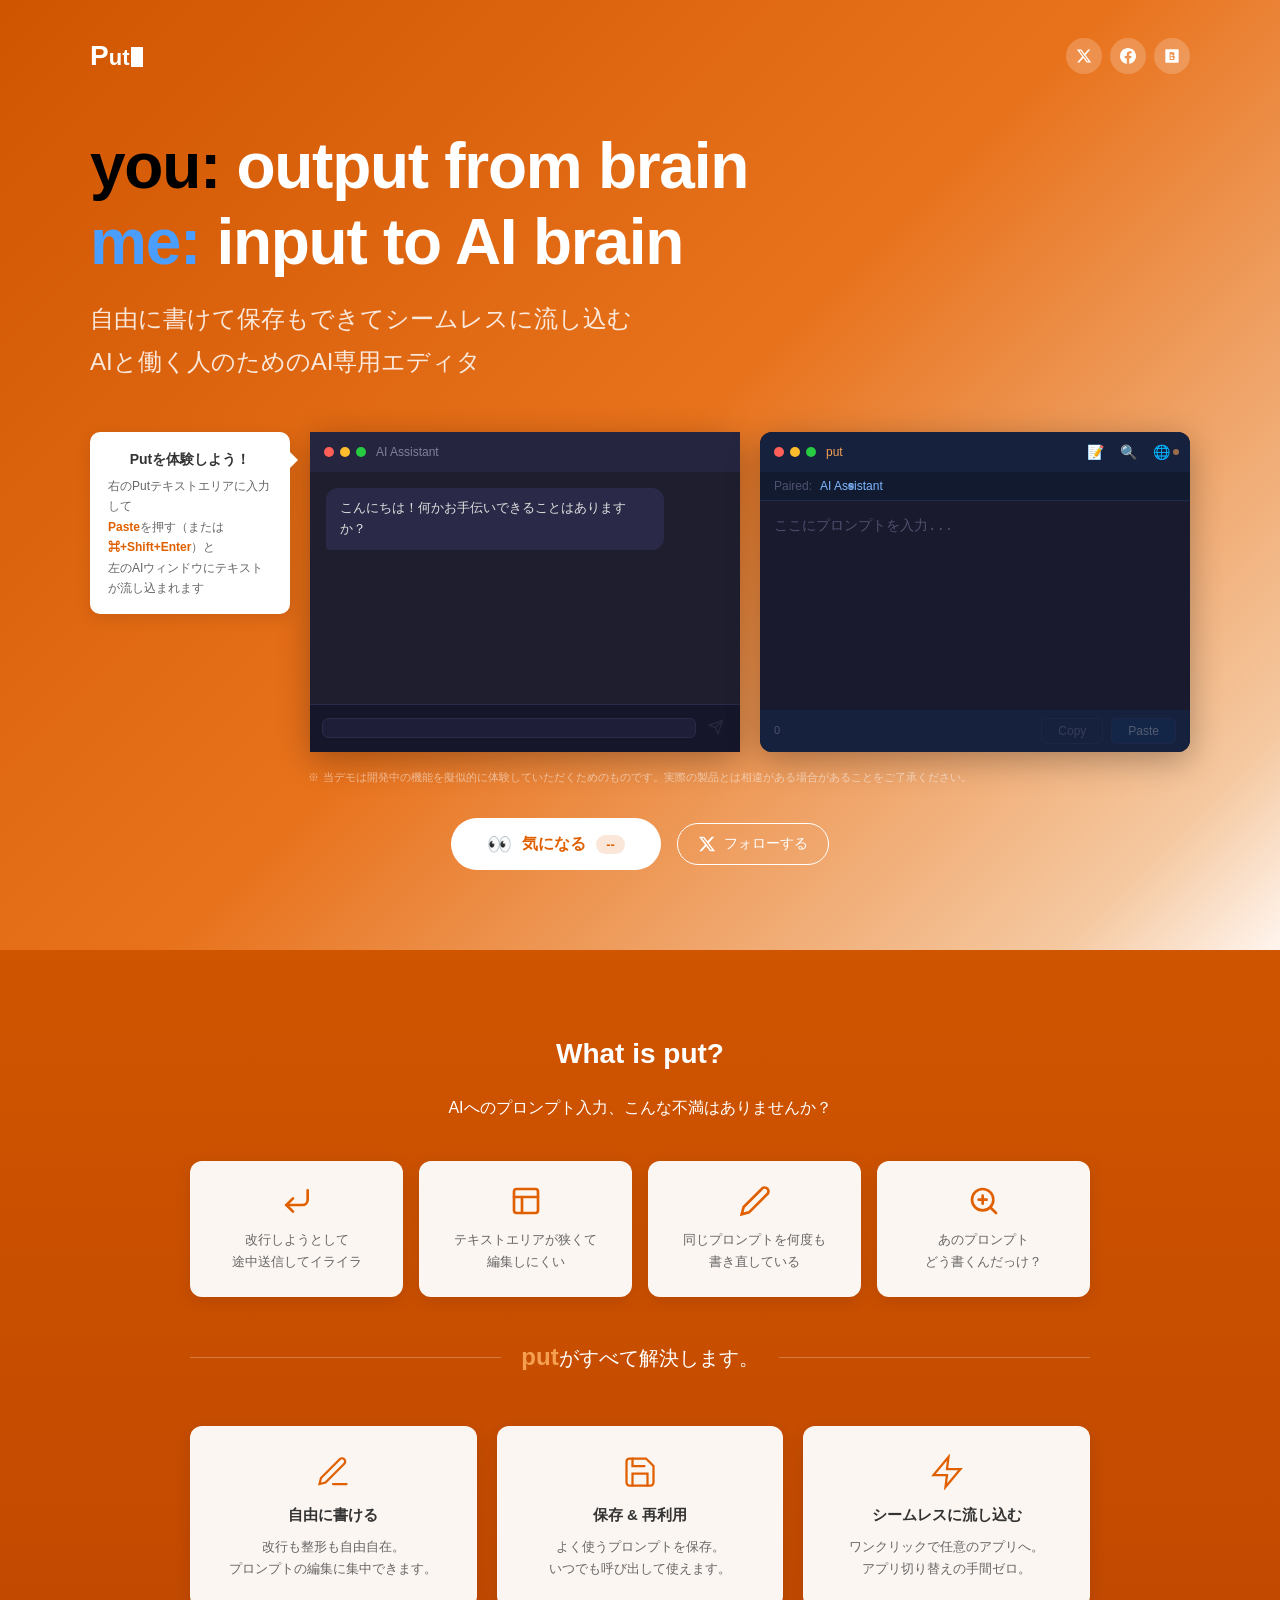
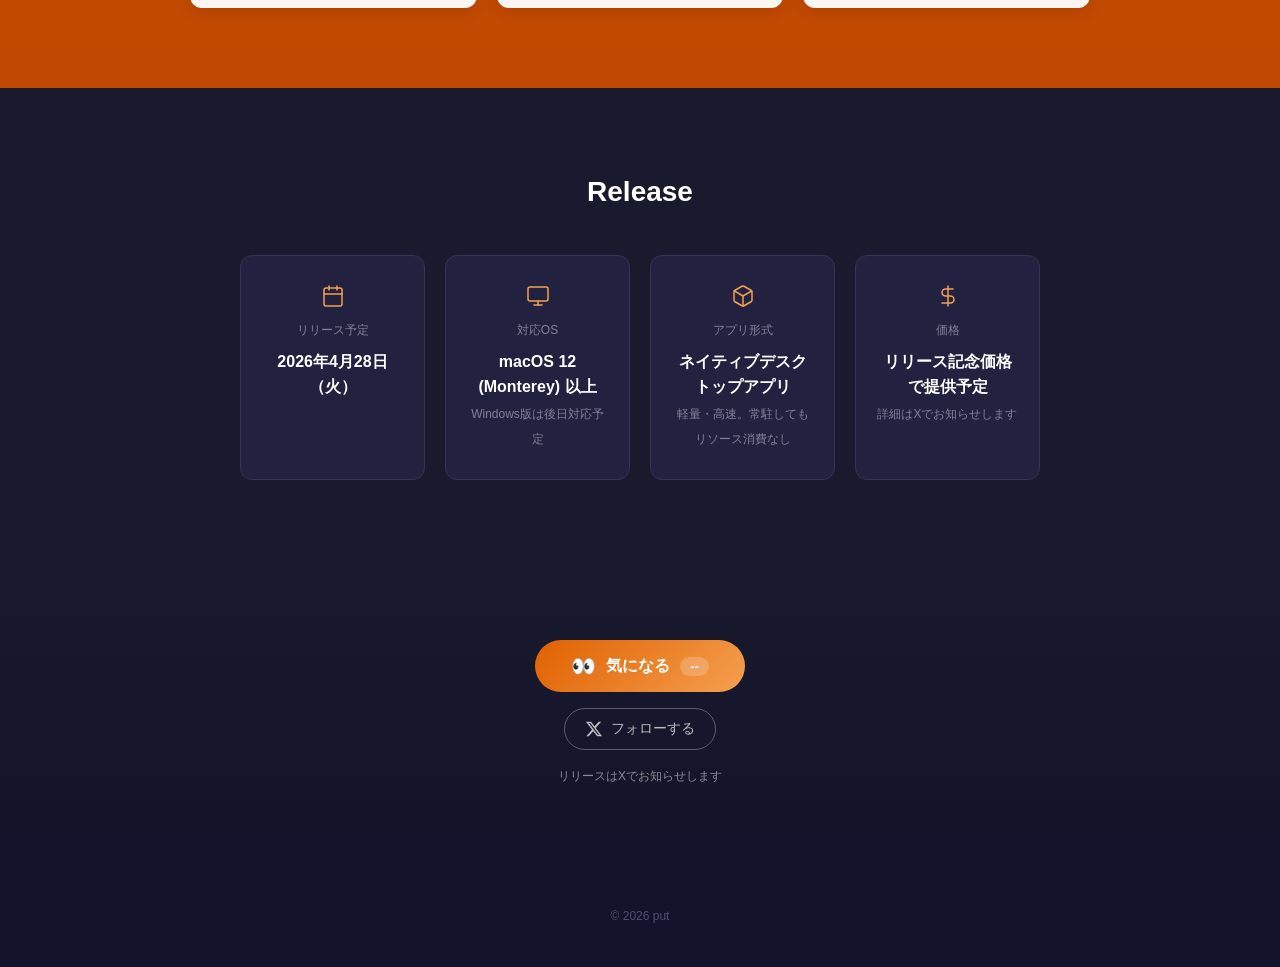
==== index.html @ e9066b96 "put LP initial release Co-Authored-By: Claude Opus 4.6 (1M context) <noreply@anthropic.com>" ====
<!DOCTYPE html>
<html lang="ja">
<head>
  <meta charset="UTF-8">
  <meta name="viewport" content="width=device-width, initial-scale=1.0">
  <title>put — AI専用プロンプトエディタ | 自由に書いてシームレスに流し込む</title>
  <meta name="description" content="putはAIと働く人のための専用プロンプトエディタ。自由に書けて保存もできてシームレスに流し込む。改行で誤送信する煩わしさから解放されます。macOS対応、2026年4月28日リリース予定。">
  <meta property="og:title" content="put — AI専用プロンプトエディタ">
  <meta property="og:description" content="自由に書けて保存もできてシームレスに流し込む。AIと働く人のためのAI専用エディタ。">
  <meta property="og:type" content="website">
  <meta property="og:url" content="https://put-prompt.run">
  <meta property="og:image" content="https://put-prompt.run/ogp.png">
  <meta property="og:site_name" content="put">
  <meta property="og:locale" content="ja_JP">
  <meta name="twitter:card" content="summary_large_image">
  <meta name="twitter:site" content="@put_prompt">
  <meta name="twitter:title" content="put — AI専用プロンプトエディタ">
  <meta name="twitter:description" content="自由に書けて保存もできてシームレスに流し込む。AIと働く人のためのAI専用エディタ。">
  <meta name="twitter:image" content="https://put-prompt.run/ogp.png">
  <link rel="canonical" href="https://put-prompt.run">
  <link rel="stylesheet" href="style.css">
  <!-- Google Analytics -->
  <script async src="https://www.googletagmanager.com/gtag/js?id=G-QVWM6N0KS3"></script>
  <script>
    window.dataLayer = window.dataLayer || [];
    function gtag(){dataLayer.push(arguments);}
    gtag('js', new Date());
    gtag('config', 'G-QVWM6N0KS3');
  </script>
</head>
<body>

  <!-- ===== Hero (Header + Demo) ===== -->
  <section class="hero">
    <div class="hero-inner">

      <!-- Header bar -->
      <div class="header-bar">
        <div class="logo-area">
          <span class="logo-p">P</span><span class="logo-ut">ut</span><span class="logo-cursor"></span>
        </div>
        <div class="share-buttons">
          <a href="https://twitter.com/intent/tweet?text=put%20%E2%80%94%20AI%E5%B0%82%E7%94%A8%E3%83%97%E3%83%AD%E3%83%B3%E3%83%97%E3%83%88%E3%82%A8%E3%83%87%E3%82%A3%E3%82%BF&url=https://put-prompt.run" target="_blank" rel="noopener noreferrer" class="share-btn" title="Xでシェア">
            <svg width="16" height="16" viewBox="0 0 24 24" fill="currentColor"><path d="M18.244 2.25h3.308l-7.227 8.26 8.502 11.24H16.17l-5.214-6.817L4.99 21.75H1.68l7.73-8.835L1.254 2.25H8.08l4.713 6.231zm-1.161 17.52h1.833L7.084 4.126H5.117z"/></svg>
          </a>
          <a href="https://www.facebook.com/sharer/sharer.php?u=https://put-prompt.run" target="_blank" rel="noopener noreferrer" class="share-btn" title="Facebookでシェア">
            <svg width="16" height="16" viewBox="0 0 24 24" fill="currentColor"><path d="M24 12.073c0-6.627-5.373-12-12-12s-12 5.373-12 12c0 5.99 4.388 10.954 10.125 11.854v-8.385H7.078v-3.47h3.047V9.43c0-3.007 1.792-4.669 4.533-4.669 1.312 0 2.686.235 2.686.235v2.953H15.83c-1.491 0-1.956.925-1.956 1.874v2.25h3.328l-.532 3.47h-2.796v8.385C19.612 23.027 24 18.062 24 12.073z"/></svg>
          </a>
          <a href="https://b.hatena.ne.jp/entry/s/put-prompt.run" target="_blank" rel="noopener noreferrer" class="share-btn" title="はてブ">
            <svg width="16" height="16" viewBox="0 0 24 24" fill="currentColor"><path d="M20.47 2H3.53A1.45 1.45 0 0 0 2 3.47v17.06A1.45 1.45 0 0 0 3.47 22h17.06A1.45 1.45 0 0 0 22 20.53V3.47A1.45 1.45 0 0 0 20.47 2zM15.7 17.34a3.14 3.14 0 0 1-1.47.59 8.25 8.25 0 0 1-1.74.16H8.48V6h3.67a4.71 4.71 0 0 1 2.77.7 2.35 2.35 0 0 1 .92 2 2.39 2.39 0 0 1-.42 1.42 2.67 2.67 0 0 1-1.2.9v.05a2.72 2.72 0 0 1 1.52.84 2.5 2.5 0 0 1 .54 1.67 2.82 2.82 0 0 1-.58 1.76zm-4.3-7.86h-1.4v2.8h1.23c.64 0 1.1-.08 1.39-.25a1 1 0 0 0 .47-.93 1 1 0 0 0-.42-.89 2.12 2.12 0 0 0-1.27-.33zm.22 4.18h-1.62v3h1.56a2.78 2.78 0 0 0 1.54-.34 1.17 1.17 0 0 0 .49-1.05 1.16 1.16 0 0 0-.51-1.05 2.72 2.72 0 0 0-1.46-.36z"/></svg>
          </a>
        </div>
      </div>

      <!-- Copy -->
      <h1 class="copy-en">
        <span class="copy-you">you:</span> output from brain<br>
        <span class="copy-me">me:</span> input to AI brain
      </h1>
      <p class="copy-ja">
        自由に書けて保存もできてシームレスに流し込む<br>
        AIと働く人のためのAI専用エディタ
      </p>

      <!-- Demo area -->
      <div class="demo-area">
        <!-- Instruction callout (PC) -->
        <div class="demo-callout demo-callout-pc">
          <div class="demo-callout-arrow"></div>
          <p class="demo-callout-title">Putを体験しよう！</p>
          <p class="demo-callout-text">右のPutテキストエリアに入力して<br><strong>Paste</strong>を押す（または<strong>⌘+Shift+Enter</strong>）と<br>左のAIウィンドウにテキストが流し込まれます</p>
        </div>

        <!-- Instruction callout (SP) -->
        <div class="demo-callout demo-callout-sp">
          <p class="demo-callout-title">Putを体験しよう！</p>
          <div class="demo-callout-arrow-down"></div>
        </div>

        <!-- AI Window -->
        <div class="demo-window demo-ai">
          <div class="demo-titlebar demo-titlebar-ai-pc">
            <div class="demo-dots">
              <span class="dot dot-r"></span>
              <span class="dot dot-y"></span>
              <span class="dot dot-g"></span>
            </div>
            <span class="demo-title">AI Assistant</span>
          </div>
          <div class="demo-ai-body">
            <div class="demo-chat" id="chatArea">
              <div class="chat-msg chat-ai">
                <p>こんにちは！何かお手伝いできることはありますか？</p>
              </div>
            </div>
            <div class="demo-ai-input-area">
              <div class="demo-ai-input" id="aiInput" contenteditable="false"></div>
              <button class="demo-ai-send" id="aiSendBtn" disabled>
                <svg width="16" height="16" viewBox="0 0 24 24" fill="none" stroke="currentColor" stroke-width="2"><path d="M22 2L11 13"/><path d="M22 2L15 22L11 13L2 9L22 2Z"/></svg>
              </button>
            </div>
          </div>
        </div>

        <!-- put Window -->
        <div class="demo-window demo-put">
          <div class="demo-titlebar demo-titlebar-put">
            <div class="demo-dots">
              <span class="dot dot-r"></span>
              <span class="dot dot-y"></span>
              <span class="dot dot-g"></span>
            </div>
            <span class="demo-title demo-title-put">put</span>
            <!-- Saved prompt tabs -->
            <div class="saved-tabs-area">
              <div class="saved-tabs">
                <div class="saved-tab" data-prompt="あなたはプロのコピーライターです。以下の文章をより魅力的に書き直してください。">
                  <span class="saved-tab-label">📝</span>
                  <div class="saved-tab-expand">
                    <p class="saved-tab-preview">あなたはプロのコピーライターです。以下の文章をより魅力的に書き直してください。</p>
                    <p class="saved-tab-hint">クリック: コピー ｜ ⌘+クリック: エディタに挿入</p>
                  </div>
                </div>
                <div class="saved-tab" data-prompt="以下のコードをレビューしてください。バグ、パフォーマンスの問題、改善点があれば指摘してください。">
                  <span class="saved-tab-label">🔍</span>
                  <div class="saved-tab-expand">
                    <p class="saved-tab-preview">以下のコードをレビューしてください。バグ、パフォーマンスの問題、改善点があれば指摘してください。</p>
                    <p class="saved-tab-hint">クリック: コピー ｜ ⌘+クリック: エディタに挿入</p>
                  </div>
                </div>
                <div class="saved-tab" data-prompt="この文章を英語に翻訳してください。自然なネイティブ表現を使い、ビジネスメールに適したトーンでお願いします。">
                  <span class="saved-tab-label">🌐</span>
                  <div class="saved-tab-expand">
                    <p class="saved-tab-preview">この文章を英語に翻訳してください。自然なネイティブ表現を使い、ビジネスメールに適したトーンでお願いします。</p>
                    <p class="saved-tab-hint">クリック: コピー ｜ ⌘+クリック: エディタに挿入</p>
                  </div>
                </div>
              </div>
              <!-- Saved tabs tooltip -->
              <div class="saved-tabs-tooltip">
                <div class="tooltip-arrow"></div>
                <p>保存したプロンプトをワンクリックで呼び出せます</p>
                <p class="tooltip-note">※ 本UIはデモ仕様のため実際の製品とは異なります</p>
              </div>
            </div>
          </div>
          <!-- Pair bar with tooltip -->
          <div class="demo-put-pair">
            <span class="pair-label">Paired:</span>
            <span class="pair-name">AI Assistant</span>
            <div class="pair-tooltip">
              <div class="tooltip-arrow"></div>
              <p>ペースト先のアプリを選択できます</p>
            </div>
          </div>
          <textarea class="demo-editor" id="putEditor" placeholder="ここにプロンプトを入力..."></textarea>
          <div class="demo-toolbar">
            <span class="demo-charcount" id="charCount">0</span>
            <div class="demo-buttons">
              <button class="demo-btn demo-btn-copy demo-copy-pc" id="copyBtn" disabled>Copy</button>
              <button class="demo-btn demo-btn-paste" id="pasteBtn" disabled>Paste</button>
            </div>
          </div>
        </div>
      </div>

      <p class="demo-disclaimer">※ 当デモは開発中の機能を擬似的に体験していただくためのものです。実際の製品とは相違がある場合があることをご了承ください。</p>
      <p class="demo-sp-notice">※ 当アプリはmacOS向けソフトウェアであり、実際はスマートフォンには対応しておりません。</p>

      <!-- CTA inline (below demo) -->
      <div class="cta-inline">
        <button class="cta-btn cta-btn-white" id="ctaBtnInline">
          <span class="cta-icon">👀</span>
          気になる
          <span class="cta-count cta-count-inline">--</span>
        </button>
        <a href="https://x.com/put_prompt" class="cta-x cta-x-white" target="_blank" rel="noopener noreferrer">
          <svg width="18" height="18" viewBox="0 0 24 24" fill="currentColor"><path d="M18.244 2.25h3.308l-7.227 8.26 8.502 11.24H16.17l-5.214-6.817L4.99 21.75H1.68l7.73-8.835L1.254 2.25H8.08l4.713 6.231zm-1.161 17.52h1.833L7.084 4.126H5.117z"/></svg>
          フォローする
        </a>
      </div>

    </div>
  </section>

  <!-- ===== About ===== -->
  <section class="about-section">
    <h2 class="about-title">What is put?</h2>
    <p class="about-desc">
      AIへのプロンプト入力、こんな不満はありませんか？
    </p>
    <div class="about-problems">
      <div class="problem">
        <div class="problem-icon"><svg width="32" height="32" viewBox="0 0 24 24" fill="none" stroke="#E06000" stroke-width="2" stroke-linecap="round"><path d="M9 10l-5 5 5 5"/><path d="M20 4v7a4 4 0 0 1-4 4H4"/></svg></div>
        <p>改行しようとして<br>途中送信してイライラ</p>
      </div>
      <div class="problem">
        <div class="problem-icon"><svg width="32" height="32" viewBox="0 0 24 24" fill="none" stroke="#E06000" stroke-width="2" stroke-linecap="round"><rect x="3" y="3" width="18" height="18" rx="2"/><path d="M3 9h18"/><path d="M9 21V9"/></svg></div>
        <p>テキストエリアが狭くて<br>編集しにくい</p>
      </div>
      <div class="problem">
        <div class="problem-icon"><svg width="32" height="32" viewBox="0 0 24 24" fill="none" stroke="#E06000" stroke-width="2" stroke-linecap="round"><path d="M17 3a2.85 2.85 0 1 1 4 4L7.5 20.5 2 22l1.5-5.5Z"/></svg></div>
        <p>同じプロンプトを何度も<br>書き直している</p>
      </div>
      <div class="problem">
        <div class="problem-icon"><svg width="32" height="32" viewBox="0 0 24 24" fill="none" stroke="#E06000" stroke-width="2" stroke-linecap="round"><circle cx="11" cy="11" r="8"/><path d="M21 21l-4.35-4.35"/><path d="M11 8v6"/><path d="M8 11h6"/></svg></div>
        <p>あのプロンプト<br>どう書くんだっけ？</p>
      </div>
    </div>
    <div class="about-answer-area">
      <div class="about-answer-line"></div>
      <p class="about-answer"><strong>put</strong>がすべて解決します。</p>
      <div class="about-answer-line"></div>
    </div>
    <div class="features">
      <div class="feature">
        <div class="feature-icon"><svg width="36" height="36" viewBox="0 0 24 24" fill="none" stroke="#E06000" stroke-width="1.5" stroke-linecap="round"><path d="M12 20h9"/><path d="M16.5 3.5a2.12 2.12 0 0 1 3 3L7 19l-4 1 1-4Z"/></svg></div>
        <h3>自由に書ける</h3>
        <p>改行も整形も自由自在。<br>プロンプトの編集に集中できます。</p>
      </div>
      <div class="feature">
        <div class="feature-icon"><svg width="36" height="36" viewBox="0 0 24 24" fill="none" stroke="#E06000" stroke-width="1.5" stroke-linecap="round"><path d="M19 21H5a2 2 0 0 1-2-2V5a2 2 0 0 1 2-2h11l5 5v11a2 2 0 0 1-2 2z"/><polyline points="17 21 17 13 7 13 7 21"/><polyline points="7 3 7 8 15 8"/></svg></div>
        <h3>保存 &amp; 再利用</h3>
        <p>よく使うプロンプトを保存。<br>いつでも呼び出して使えます。</p>
      </div>
      <div class="feature">
        <div class="feature-icon"><svg width="36" height="36" viewBox="0 0 24 24" fill="none" stroke="#E06000" stroke-width="1.5" stroke-linecap="round"><path d="M13 2L3 14h9l-1 8 10-12h-9l1-8z"/></svg></div>
        <h3>シームレスに流し込む</h3>
        <p>ワンクリックで任意のアプリへ。<br>アプリ切り替えの手間ゼロ。</p>
      </div>
    </div>
  </section>

  <!-- ===== Release Info ===== -->
  <section class="release-section">
    <h2 class="release-title">Release</h2>
    <div class="release-cards">
      <div class="release-card">
        <div class="release-card-icon"><svg width="24" height="24" viewBox="0 0 24 24" fill="none" stroke="#F5A050" stroke-width="1.5" stroke-linecap="round"><rect x="3" y="4" width="18" height="18" rx="2"/><path d="M16 2v4"/><path d="M8 2v4"/><path d="M3 10h18"/></svg></div>
        <p class="release-card-label">リリース予定</p>
        <p class="release-card-value">2026年4月28日（火）</p>
      </div>
      <div class="release-card">
        <div class="release-card-icon"><svg width="24" height="24" viewBox="0 0 24 24" fill="none" stroke="#F5A050" stroke-width="1.5" stroke-linecap="round"><rect x="2" y="3" width="20" height="14" rx="2"/><path d="M8 21h8"/><path d="M12 17v4"/></svg></div>
        <p class="release-card-label">対応OS</p>
        <p class="release-card-value">macOS 12 (Monterey) 以上<br><span class="release-card-sub">Windows版は後日対応予定</span></p>
      </div>
      <div class="release-card">
        <div class="release-card-icon"><svg width="24" height="24" viewBox="0 0 24 24" fill="none" stroke="#F5A050" stroke-width="1.5" stroke-linecap="round"><path d="M21 16V8a2 2 0 0 0-1-1.73l-7-4a2 2 0 0 0-2 0l-7 4A2 2 0 0 0 3 8v8a2 2 0 0 0 1 1.73l7 4a2 2 0 0 0 2 0l7-4A2 2 0 0 0 21 16z"/><polyline points="3.27 6.96 12 12.01 20.73 6.96"/><line x1="12" y1="22.08" x2="12" y2="12"/></svg></div>
        <p class="release-card-label">アプリ形式</p>
        <p class="release-card-value">ネイティブデスクトップアプリ<br><span class="release-card-sub">軽量・高速。常駐してもリソース消費なし</span></p>
      </div>
      <div class="release-card">
        <div class="release-card-icon"><svg width="24" height="24" viewBox="0 0 24 24" fill="none" stroke="#F5A050" stroke-width="1.5" stroke-linecap="round"><path d="M12 2v20M17 5H9.5a3.5 3.5 0 0 0 0 7h5a3.5 3.5 0 0 1 0 7H6"/></svg></div>
        <p class="release-card-label">価格</p>
        <p class="release-card-value">リリース記念価格で提供予定<br><span class="release-card-sub">詳細はXでお知らせします</span></p>
      </div>
    </div>
  </section>

  <!-- ===== CTA Bottom ===== -->
  <section class="cta-section">
    <div class="cta-area">
      <button class="cta-btn" id="ctaBtn">
        <span class="cta-icon">👀</span>
        気になる
        <span class="cta-count" id="ctaCount">--</span>
      </button>
      <a href="https://x.com/put_prompt" class="cta-x" target="_blank" rel="noopener noreferrer">
        <svg width="18" height="18" viewBox="0 0 24 24" fill="currentColor"><path d="M18.244 2.25h3.308l-7.227 8.26 8.502 11.24H16.17l-5.214-6.817L4.99 21.75H1.68l7.73-8.835L1.254 2.25H8.08l4.713 6.231zm-1.161 17.52h1.833L7.084 4.126H5.117z"/></svg>
        フォローする
      </a>
      <p class="cta-note">リリースはXでお知らせします</p>
    </div>
  </section>

  <!-- ===== Footer ===== -->
  <footer class="footer">
    <p>&copy; 2026 put</p>
  </footer>

  <script src="demo.js"></script>
</body>
</html>
---- style.css ----
/* ========================
   Base
   ======================== */
* {
  margin: 0;
  padding: 0;
  box-sizing: border-box;
}

:root {
  --orange: #E06000;
  --orange-light: #F5A050;
  --orange-bg: #E8721C;
  --bg-dark: #2a2a3e;
  --bg-darker: #1a1a2e;
  --bg-light: #FFF5EE;
  --text-white: #ffffff;
  --text-dark: #333;
  --text-dim: #808098;
  --text-dimmer: #505070;
  --border: #2a2a4a;
}

html {
  scroll-behavior: smooth;
}

body {
  font-family: -apple-system, BlinkMacSystemFont, "Segoe UI", Roboto, "Noto Sans JP", sans-serif;
  line-height: 1.7;
  overflow-x: hidden;
}

/* ========================
   Hero Section
   ======================== */
.hero {
  background: linear-gradient(135deg, #D05500 0%, var(--orange-bg) 50%, #F5C8A0 90%, #FFF5EE 100%);
  color: var(--text-white);
  padding: 32px 48px 80px;
  min-height: 100vh;
}

.hero-inner {
  max-width: 1100px;
  margin: 0 auto;
}

/* Header bar */
.header-bar {
  display: flex;
  justify-content: space-between;
  align-items: center;
  margin-bottom: 48px;
}

.share-buttons {
  display: flex;
  gap: 8px;
}

.share-btn {
  display: flex;
  align-items: center;
  justify-content: center;
  width: 36px;
  height: 36px;
  border-radius: 50%;
  background: rgba(255, 255, 255, 0.2);
  color: var(--text-white);
  text-decoration: none;
  transition: background 0.15s;
}

.share-btn:hover {
  background: rgba(255, 255, 255, 0.35);
}

/* Logo */
.logo-area {}

.logo-p {
  font-size: 28px;
  font-weight: 800;
  color: var(--text-white);
}

.logo-ut {
  font-size: 22px;
  font-weight: 600;
  color: var(--text-white);
}

.logo-cursor {
  display: inline-block;
  width: 12px;
  height: 20px;
  background: var(--text-white);
  margin-left: 2px;
  vertical-align: baseline;
  position: relative;
  top: 2px;
}

/* Copy */
.copy-en {
  font-family: -apple-system, BlinkMacSystemFont, "Segoe UI", Roboto, sans-serif;
  font-size: 64px;
  font-weight: 800;
  line-height: 1.2;
  margin-bottom: 16px;
  letter-spacing: -0.02em;
}

.copy-you {
  color: #000;
}

.copy-me {
  color: #4A9EFF;
}

.copy-ja {
  font-size: 24px;
  color: rgba(255, 255, 255, 0.85);
  line-height: 1.8;
  margin-bottom: 48px;
}

/* Demo area */
.demo-area {
  display: flex;
  align-items: flex-start;
  gap: 20px;
}

/* Callout (PC) */
.demo-callout-pc {
  position: relative;
  background: var(--text-white);
  color: var(--text-dark);
  border-radius: 10px;
  padding: 16px 18px;
  max-width: 200px;
  font-size: 13px;
  line-height: 1.6;
  flex-shrink: 0;
  box-shadow: 0 4px 16px rgba(0, 0, 0, 0.1);
}

.demo-callout-arrow {
  position: absolute;
  top: 20px;
  right: -8px;
  width: 0;
  height: 0;
  border-top: 8px solid transparent;
  border-bottom: 8px solid transparent;
  border-left: 8px solid var(--text-white);
}

/* Callout (SP) */
.demo-callout-sp {
  display: none;
}

.demo-callout-arrow-down {
  width: 0;
  height: 0;
  border-left: 8px solid transparent;
  border-right: 8px solid transparent;
  border-top: 8px solid var(--text-white);
  margin: 0 auto;
}

.demo-callout-title {
  font-weight: 700;
  font-size: 14px;
  margin-bottom: 6px;
  text-align: center;
}

.demo-callout-text {
  color: #666;
  font-size: 12px;
  line-height: 1.7;
}

.demo-callout-text strong {
  color: var(--orange);
}

/* Demo disclaimer & SP notice */
.demo-disclaimer {
  font-size: 11px;
  color: rgba(255, 255, 255, 0.5);
  margin-top: 16px;
  text-align: center;
}

.demo-sp-notice {
  display: none;
  font-size: 11px;
  color: rgba(255, 255, 255, 0.5);
  margin-top: 8px;
  text-align: center;
}

/* Tooltips — white bubble style */
.pair-tooltip,
.saved-tabs-tooltip {
  display: none;
  position: absolute;
  background: var(--text-white);
  border-radius: 8px;
  padding: 8px 12px;
  z-index: 50;
  box-shadow: 0 4px 16px rgba(0, 0, 0, 0.15);
  font-size: 11px;
  color: #555;
  white-space: nowrap;
}

.pair-tooltip .tooltip-arrow,
.saved-tabs-tooltip .tooltip-arrow {
  position: absolute;
  top: -6px;
  left: 16px;
  width: 0;
  height: 0;
  border-left: 6px solid transparent;
  border-right: 6px solid transparent;
  border-bottom: 6px solid var(--text-white);
}

.saved-tabs-tooltip .tooltip-arrow {
  left: auto;
  right: 16px;
}

.tooltip-note {
  font-size: 9px;
  color: #999;
  margin-top: 4px;
}

/* Ripple hint for paired bar */
.demo-put-pair {
  display: flex;
  align-items: center;
  gap: 8px;
  padding: 4px 14px;
  background: #121a30;
  border-bottom: 1px solid #1e2a48;
  font-size: 12px;
  position: relative;
  cursor: pointer;
}

.pair-name {
  color: #7eb8ff;
  font-weight: 500;
  position: relative;
}

.pair-name::after {
  content: '';
  position: absolute;
  top: 50%;
  left: 50%;
  width: 6px;
  height: 6px;
  background: rgba(126, 184, 255, 0.6);
  border-radius: 50%;
  transform: translate(-50%, -50%);
  animation: ripple 2s ease-out infinite;
  pointer-events: none;
}

@keyframes ripple {
  0% { width: 6px; height: 6px; opacity: 0.6; }
  100% { width: 40px; height: 40px; opacity: 0; }
}

.demo-put-pair:hover .pair-tooltip {
  display: block;
  top: calc(100% + 4px);
  left: 10px;
}

.demo-put-pair:hover .pair-name::after {
  display: none;
}

/* Saved tabs area with ripple */
.saved-tabs-area {
  position: relative;
  margin-left: auto;
}

.saved-tabs-area::after {
  content: '';
  position: absolute;
  top: 50%;
  right: 0;
  width: 6px;
  height: 6px;
  background: rgba(245, 160, 80, 0.6);
  border-radius: 50%;
  transform: translate(50%, -50%);
  animation: rippleOrange 2s ease-out infinite 0.5s;
  pointer-events: none;
}

@keyframes rippleOrange {
  0% { width: 6px; height: 6px; opacity: 0.6; }
  100% { width: 36px; height: 36px; opacity: 0; }
}

.saved-tabs-area:hover .saved-tabs-tooltip {
  display: block;
  top: calc(100% + 6px);
  right: 0;
}

.saved-tabs-area:hover::after {
  display: none;
}

/* Demo windows */
.demo-window {
  flex: 1;
  border-radius: 12px;
  overflow: visible;
  display: flex;
  flex-direction: column;
  min-height: 320px;
  max-height: 380px;
  box-shadow: 0 8px 32px rgba(0, 0, 0, 0.3);
}

.demo-ai-body {
  overflow: hidden;
}

.demo-titlebar {
  display: flex;
  align-items: center;
  gap: 10px;
  padding: 10px 14px;
  background: #252540;
}

.demo-titlebar-put {
  background: #16213e;
}

.demo-dots {
  display: flex;
  gap: 6px;
}

.dot {
  width: 10px;
  height: 10px;
  border-radius: 50%;
}

.dot-r { background: #ff5f57; }
.dot-y { background: #ffbd2e; }
.dot-g { background: #28ca41; }

.demo-title {
  font-size: 12px;
  color: var(--text-dim);
  font-weight: 500;
}

.demo-title-put {
  color: var(--orange-light);
}

/* AI window */
.demo-ai {
  background: #1e1e2f;
}

.demo-ai-body {
  flex: 1;
  display: flex;
  flex-direction: column;
}

.demo-chat {
  flex: 1;
  padding: 16px;
  overflow-y: auto;
  display: flex;
  flex-direction: column;
  gap: 12px;
  max-height: 260px;
}

.chat-msg {
  max-width: 85%;
  padding: 10px 14px;
  border-radius: 12px;
  font-size: 13px;
  line-height: 1.6;
}

.chat-ai {
  background: #2a2a48;
  color: #e0e0e0;
  align-self: flex-start;
  border-bottom-left-radius: 4px;
}

.chat-user {
  background: #0f3460;
  color: #d0e0ff;
  align-self: flex-end;
  border-bottom-right-radius: 4px;
}

.demo-ai-input-area {
  display: flex;
  align-items: center;
  gap: 8px;
  padding: 10px 12px;
  border-top: 1px solid var(--border);
  background: #16162a;
}

.demo-ai-input {
  flex: 1;
  min-height: 20px;
  padding: 6px 10px;
  background: #1e1e38;
  border: 1px solid var(--border);
  border-radius: 6px;
  color: #e0e0e0;
  font-size: 13px;
  outline: none;
}

.demo-ai-send {
  background: none;
  border: none;
  color: var(--text-dimmer);
  cursor: default;
  padding: 4px;
}

.demo-ai-send:disabled {
  opacity: 0.3;
}

/* put window */
.demo-put {
  background: var(--bg-darker);
  overflow: visible;
}

.demo-put .demo-titlebar-put {
  border-radius: 12px 12px 0 0;
}

.demo-put .demo-toolbar {
  border-radius: 0 0 12px 12px;
}

.pair-label {
  color: var(--text-dimmer);
}

.pair-name {
  color: #7eb8ff;
  font-weight: 500;
}

.demo-editor {
  flex: 1;
  padding: 14px;
  background: transparent;
  border: none;
  outline: none;
  resize: none;
  color: #e0e0e0;
  font-family: "SF Mono", "Fira Code", "Cascadia Code", monospace;
  font-size: 14px;
  line-height: 1.6;
}

.demo-editor::placeholder {
  color: var(--text-dimmer);
}

.demo-toolbar {
  display: flex;
  justify-content: space-between;
  align-items: center;
  padding: 8px 14px;
  background: #16213e;
}

.demo-charcount {
  font-size: 11px;
  color: var(--text-dimmer);
}

.demo-buttons {
  display: flex;
  gap: 8px;
}

.demo-btn {
  padding: 5px 16px;
  border: 1px solid #333360;
  border-radius: 5px;
  font-size: 12px;
  cursor: pointer;
  transition: background 0.15s, opacity 0.15s;
}

.demo-btn:disabled {
  opacity: 0.3;
  cursor: default;
}

.demo-btn-copy {
  background: transparent;
  color: var(--text-dim);
}

.demo-btn-copy:hover:not(:disabled) {
  background: #2a2a4a;
  color: #e0e0e0;
}

.demo-btn-paste {
  background: #0f3460;
  color: #e0e0e0;
}

.demo-btn-paste:hover:not(:disabled) {
  background: #1a4f8a;
}

/* Saved prompt tabs (inside titlebar) */
.saved-tabs {
  display: flex;
  gap: 4px;
  margin-left: auto;
}

.saved-tab {
  position: relative;
  cursor: pointer;
}

.saved-tab-label {
  display: block;
  font-size: 14px;
  padding: 2px 6px;
  border-radius: 4px;
  transition: background 0.15s;
  line-height: 1;
}

.saved-tab:hover .saved-tab-label {
  background: rgba(255, 255, 255, 0.1);
}

.saved-tab-expand {
  display: none;
  position: absolute;
  right: 0;
  bottom: calc(100% + 8px);
  background: var(--text-white);
  border-radius: 8px;
  padding: 12px 14px;
  width: 260px;
  z-index: 60;
  box-shadow: 0 4px 16px rgba(0, 0, 0, 0.15);
}

.saved-tab:hover .saved-tab-expand {
  display: block;
}

.saved-tab-preview {
  font-size: 12px;
  color: #555;
  line-height: 1.6;
  margin-bottom: 8px;
}

.saved-tab-hint {
  font-size: 10px;
  color: #999;
}

/* Fly animation */
@keyframes flyText {
  0% {
    opacity: 1;
    transform: translate(0, 0) scale(1);
  }
  50% {
    opacity: 0.7;
    transform: translate(-50%, -20px) scale(0.95);
  }
  100% {
    opacity: 0;
    transform: translate(-100%, 0) scale(0.9);
  }
}

.fly-text {
  position: fixed;
  pointer-events: none;
  font-family: "SF Mono", "Fira Code", monospace;
  font-size: 13px;
  color: var(--orange-light);
  background: rgba(224, 96, 0, 0.15);
  border: 1px solid var(--orange);
  border-radius: 6px;
  padding: 8px 14px;
  max-width: 200px;
  overflow: hidden;
  white-space: nowrap;
  text-overflow: ellipsis;
  animation: flyText 0.6s ease-in-out forwards;
  z-index: 1000;
}

/* ========================
   CTA (shared)
   ======================== */
.cta-inline {
  display: flex;
  align-items: center;
  justify-content: center;
  gap: 16px;
  margin-top: 32px;
  flex-wrap: wrap;
}

.cta-area {
  text-align: center;
  display: flex;
  flex-direction: column;
  align-items: center;
  gap: 16px;
}

.cta-btn {
  display: inline-flex;
  align-items: center;
  gap: 10px;
  padding: 14px 36px;
  background: linear-gradient(135deg, var(--orange), var(--orange-light));
  color: #fff;
  border: none;
  border-radius: 50px;
  font-size: 16px;
  font-weight: 600;
  cursor: pointer;
  transition: transform 0.15s, box-shadow 0.15s;
}

.cta-btn:hover {
  transform: translateY(-2px);
  box-shadow: 0 6px 24px rgba(224, 96, 0, 0.3);
}

.cta-btn:active {
  transform: translateY(0);
}

.cta-btn-white {
  background: var(--text-white);
  color: var(--orange);
}

.cta-btn-white:hover {
  box-shadow: 0 6px 24px rgba(0, 0, 0, 0.15);
}

.cta-icon {
  font-size: 20px;
}

.cta-count {
  background: rgba(255, 255, 255, 0.2);
  border-radius: 20px;
  padding: 2px 10px;
  font-size: 13px;
}

.cta-btn-white .cta-count {
  background: rgba(224, 96, 0, 0.15);
}

.cta-x {
  display: inline-flex;
  align-items: center;
  gap: 8px;
  color: rgba(255, 255, 255, 0.7);
  text-decoration: none;
  font-size: 14px;
  padding: 8px 20px;
  border: 1px solid rgba(255, 255, 255, 0.3);
  border-radius: 50px;
  transition: border-color 0.15s, color 0.15s;
}

.cta-x:hover {
  border-color: rgba(255, 255, 255, 0.6);
  color: var(--text-white);
}

.cta-x-white {
  color: var(--text-white);
  border-color: var(--text-white);
}

.cta-x-white:hover {
  background: rgba(255, 255, 255, 0.1);
}

.cta-note {
  font-size: 12px;
  color: rgba(255, 255, 255, 0.5);
}

/* ========================
   About Section
   ======================== */
.about-section {
  background: linear-gradient(180deg, #D05500 0%, #C04800 100%);
  color: #e0e0e0;
  padding: 80px 24px;
}

.about-section > * {
  max-width: 900px;
  margin-left: auto;
  margin-right: auto;
}

.about-title {
  font-size: 28px;
  font-weight: 700;
  text-align: center;
  margin-bottom: 16px;
  color: var(--text-white);
}

.about-desc {
  text-align: center;
  color: var(--text-white);
  font-size: 16px;
  margin-bottom: 40px;
}

.about-problems {
  display: flex;
  gap: 16px;
  margin-bottom: 40px;
  max-width: 900px;
}

.problem {
  flex: 1;
  text-align: center;
  padding: 24px 16px;
  background: rgba(255, 255, 255, 0.95);
  color: var(--text-dark);
  border: none;
  border-radius: 12px;
  box-shadow: 0 4px 16px rgba(0, 0, 0, 0.1);
}

.problem-icon {
  display: flex;
  justify-content: center;
  margin-bottom: 12px;
}

.problem p {
  font-size: 13px;
  color: #666;
  line-height: 1.7;
}

/* Answer divider */
.about-answer-area {
  display: flex;
  align-items: center;
  gap: 20px;
  margin-bottom: 48px;
  max-width: 900px;
}

.about-answer-line {
  flex: 1;
  height: 1px;
  background: rgba(255, 255, 255, 0.25);
}

.about-answer {
  text-align: center;
  font-size: 20px;
  color: var(--text-white);
  white-space: nowrap;
}

.about-answer strong {
  color: var(--orange-light);
  font-size: 24px;
}

.features {
  display: flex;
  gap: 20px;
  max-width: 900px;
}

.feature {
  flex: 1;
  text-align: center;
  padding: 28px 20px;
  background: rgba(255, 255, 255, 0.95);
  border: none;
  border-radius: 12px;
  box-shadow: 0 4px 16px rgba(0, 0, 0, 0.1);
}

.feature-icon {
  display: flex;
  justify-content: center;
  margin-bottom: 12px;
}

.feature h3 {
  font-size: 15px;
  font-weight: 600;
  color: var(--text-dark);
  margin-bottom: 8px;
}

.feature p {
  font-size: 13px;
  color: #666;
  line-height: 1.7;
}

/* ========================
   Release Section
   ======================== */
.release-section {
  background: var(--bg-darker);
  padding: 80px 24px;
}

.release-title {
  font-size: 28px;
  font-weight: 700;
  text-align: center;
  margin-bottom: 40px;
  color: var(--text-white);
}

.release-cards {
  display: flex;
  gap: 20px;
  max-width: 800px;
  margin: 0 auto;
}

.release-card {
  flex: 1;
  text-align: center;
  padding: 28px 20px;
  background: #222240;
  border: 1px solid #333355;
  border-radius: 12px;
}

.release-card-icon {
  display: flex;
  justify-content: center;
  margin-bottom: 12px;
}

.release-card-label {
  font-size: 12px;
  color: var(--text-dim);
  margin-bottom: 8px;
}

.release-card-value {
  font-size: 16px;
  font-weight: 600;
  color: var(--text-white);
  line-height: 1.6;
}

.release-card-sub {
  font-size: 12px;
  color: var(--text-dim);
  font-weight: 400;
}

/* ========================
   CTA Bottom Section
   ======================== */
.cta-section {
  background: linear-gradient(180deg, var(--bg-darker) 0%, #12122a 100%);
  padding: 80px 24px;
}

/* ========================
   Footer
   ======================== */
.footer {
  background: #12122a;
  padding: 40px 24px;
  text-align: center;
  font-size: 12px;
  color: var(--text-dimmer);
}

/* ========================
   Responsive
   ======================== */
@media screen and (max-width: 768px) {
  .hero {
    padding: 24px 20px 60px;
  }

  .copy-en {
    font-size: 36px;
  }

  .copy-ja {
    font-size: 16px;
  }

  .demo-area {
    flex-direction: column;
    align-items: stretch;
  }

  /* SP callout */
  .demo-callout-pc {
    display: none;
  }

  .demo-callout-sp {
    display: block;
    background: var(--text-white);
    color: var(--text-dark);
    border-radius: 8px;
    padding: 8px 16px 4px;
    box-shadow: 0 4px 16px rgba(0, 0, 0, 0.1);
    width: fit-content;
    margin: 0 auto;
  }

  .demo-callout-sp .demo-callout-title {
    margin-bottom: 2px;
    font-size: 13px;
  }

  /* SP: AI window compact */
  .demo-titlebar-ai-pc {
    display: none;
  }

  .demo-ai {
    min-height: 120px !important;
    max-height: 200px;
  }

  .demo-chat {
    max-height: 120px;
  }

  .demo-chat {
    padding: 8px;
  }

  .chat-msg {
    font-size: 12px;
    padding: 6px 10px;
  }

  /* SP: put window full width, no Copy button */
  .demo-put {
    width: 100%;
  }

  .demo-copy-pc {
    display: none;
  }

  .demo-window {
    min-height: 180px;
    max-height: none;
  }

  /* SP notice */
  .demo-sp-notice {
    display: block;
  }

  /* Hide ripple on SP */
  .pair-name::after,
  .saved-tabs-area::after {
    display: none;
  }

  .about-problems,
  .features {
    flex-direction: column;
  }

  .about-problems {
    gap: 12px;
  }

  .about-answer-area {
    gap: 12px;
  }

  .about-answer {
    font-size: 16px;
  }

  .about-answer strong {
    font-size: 20px;
  }

  .release-cards {
    flex-direction: column;
  }

  .saved-tab-expand {
    position: fixed;
    left: 20px;
    right: 20px;
    width: auto;
  }
}
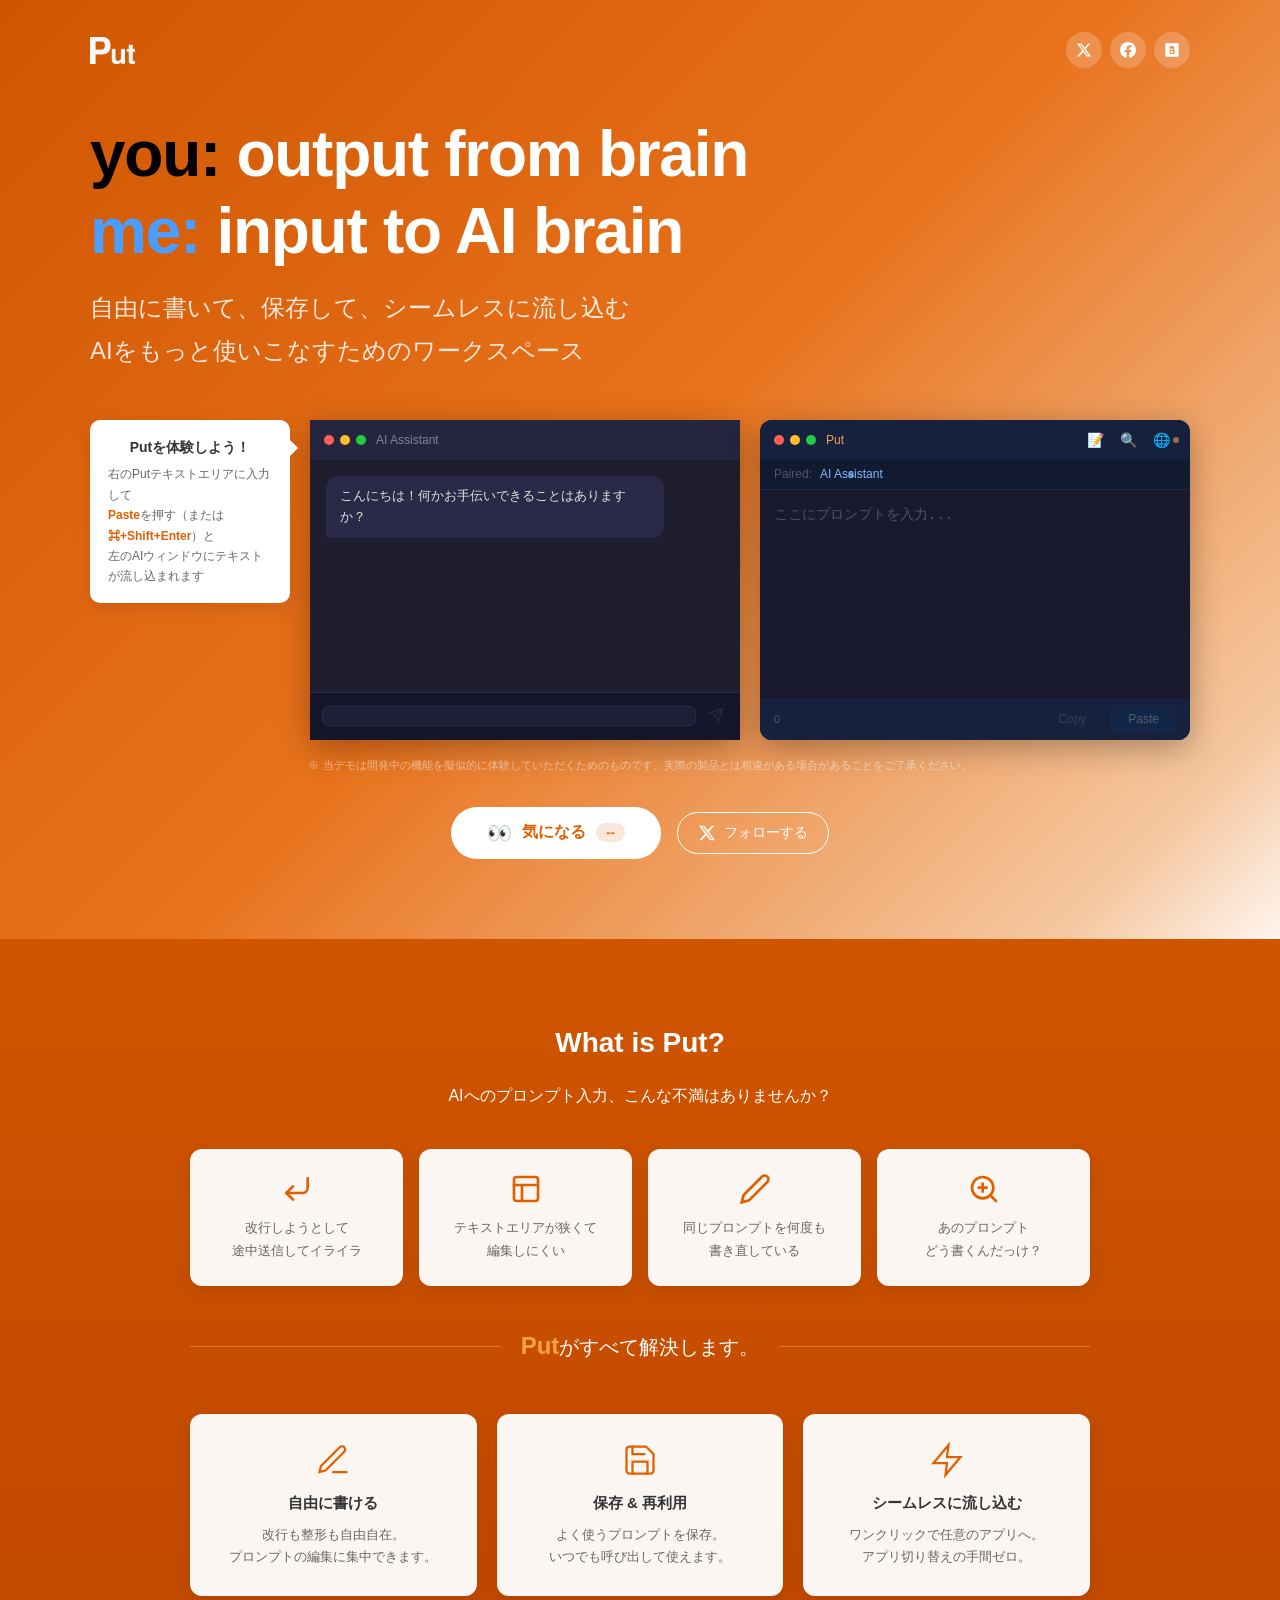
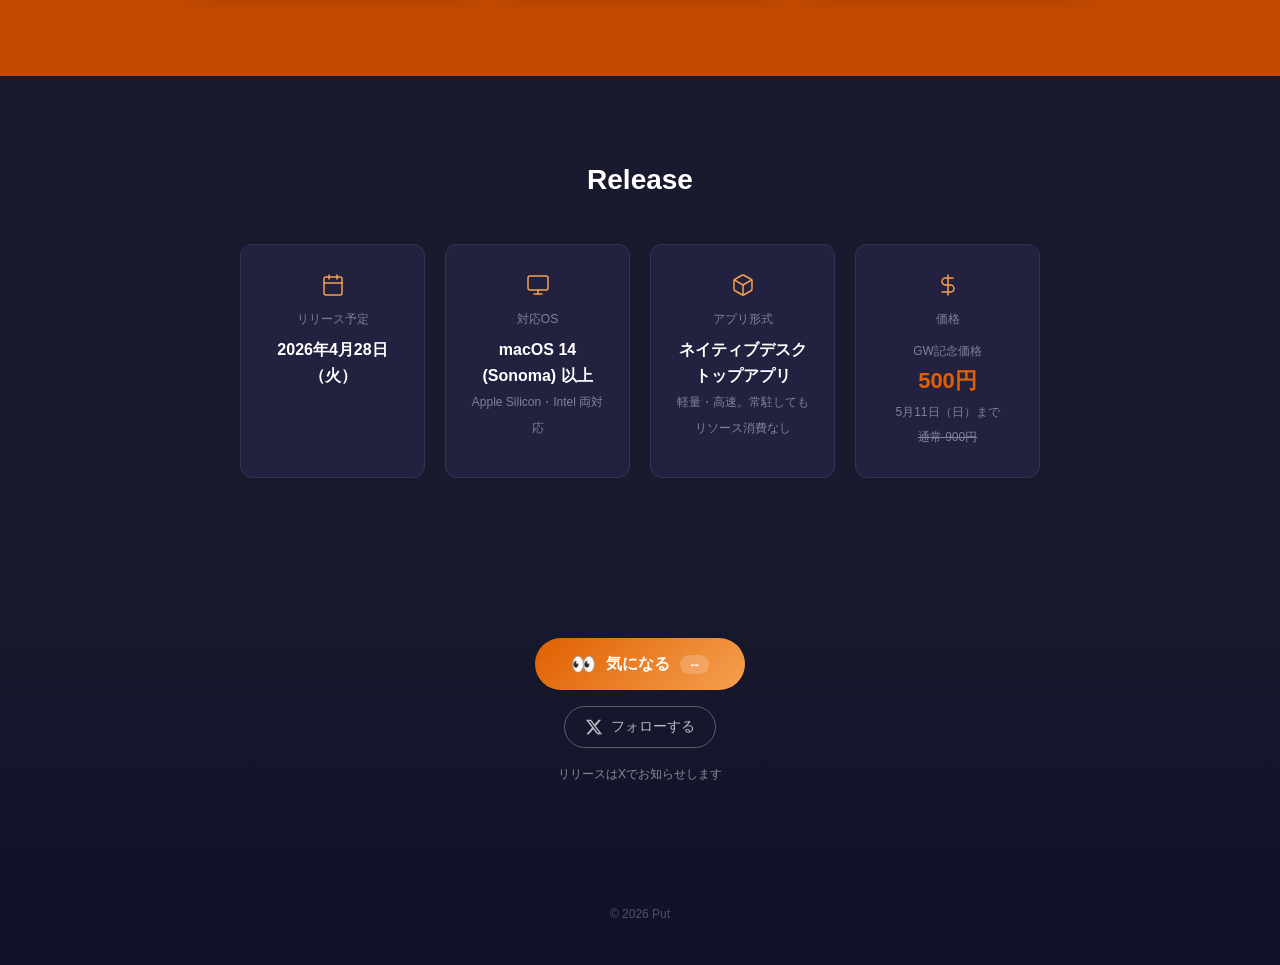
==== commit 1fb84632: "update copy, logo, and pricing for 4/28 release - Apply finalized core copy (AI特化型のプロンプトエディタ) and su" ====
--- a/index.html
+++ b/index.html
@@ -3,19 +3,19 @@
 <head>
   <meta charset="UTF-8">
   <meta name="viewport" content="width=device-width, initial-scale=1.0">
-  <title>put — AI専用プロンプトエディタ | 自由に書いてシームレスに流し込む</title>
-  <meta name="description" content="putはAIと働く人のための専用プロンプトエディタ。自由に書けて保存もできてシームレスに流し込む。改行で誤送信する煩わしさから解放されます。macOS対応、2026年4月28日リリース予定。">
-  <meta property="og:title" content="put — AI専用プロンプトエディタ">
-  <meta property="og:description" content="自由に書けて保存もできてシームレスに流し込む。AIと働く人のためのAI専用エディタ。">
+  <title>Put — AI特化型のプロンプトエディタ | 自由に書いて、シームレスに流し込む</title>
+  <meta name="description" content="AI特化型のプロンプトエディタ「Put」。自由に書いて、保存して、シームレスに流し込む。AIをもっと使いこなすためのワークスペースです。macOS対応、2026年4月28日リリース。">
+  <meta property="og:title" content="Put — AI特化型のプロンプトエディタ">
+  <meta property="og:description" content="自由に書いて、保存して、シームレスに流し込む。AIをもっと使いこなすためのワークスペースです。">
   <meta property="og:type" content="website">
   <meta property="og:url" content="https://put-prompt.run">
   <meta property="og:image" content="https://put-prompt.run/ogp.png">
-  <meta property="og:site_name" content="put">
+  <meta property="og:site_name" content="Put">
   <meta property="og:locale" content="ja_JP">
   <meta name="twitter:card" content="summary_large_image">
   <meta name="twitter:site" content="@put_prompt">
-  <meta name="twitter:title" content="put — AI専用プロンプトエディタ">
-  <meta name="twitter:description" content="自由に書けて保存もできてシームレスに流し込む。AIと働く人のためのAI専用エディタ。">
+  <meta name="twitter:title" content="Put — AI特化型のプロンプトエディタ">
+  <meta name="twitter:description" content="自由に書いて、保存して、シームレスに流し込む。AIをもっと使いこなすためのワークスペースです。">
   <meta name="twitter:image" content="https://put-prompt.run/ogp.png">
   <link rel="canonical" href="https://put-prompt.run">
   <link rel="stylesheet" href="style.css">
@@ -37,10 +37,10 @@
       <!-- Header bar -->
       <div class="header-bar">
         <div class="logo-area">
-          <span class="logo-p">P</span><span class="logo-ut">ut</span><span class="logo-cursor"></span>
+          <img src="logo.png" alt="Put" class="logo-img">
         </div>
         <div class="share-buttons">
-          <a href="https://twitter.com/intent/tweet?text=put%20%E2%80%94%20AI%E5%B0%82%E7%94%A8%E3%83%97%E3%83%AD%E3%83%B3%E3%83%97%E3%83%88%E3%82%A8%E3%83%87%E3%82%A3%E3%82%BF&url=https://put-prompt.run" target="_blank" rel="noopener noreferrer" class="share-btn" title="Xでシェア">
+          <a href="https://twitter.com/intent/tweet?text=Put%20%E2%80%94%20AI%E7%89%B9%E5%8C%96%E5%9E%8B%E3%81%AE%E3%83%97%E3%83%AD%E3%83%B3%E3%83%97%E3%83%88%E3%82%A8%E3%83%87%E3%82%A3%E3%82%BF&url=https://put-prompt.run" target="_blank" rel="noopener noreferrer" class="share-btn" title="Xでシェア">
             <svg width="16" height="16" viewBox="0 0 24 24" fill="currentColor"><path d="M18.244 2.25h3.308l-7.227 8.26 8.502 11.24H16.17l-5.214-6.817L4.99 21.75H1.68l7.73-8.835L1.254 2.25H8.08l4.713 6.231zm-1.161 17.52h1.833L7.084 4.126H5.117z"/></svg>
           </a>
           <a href="https://www.facebook.com/sharer/sharer.php?u=https://put-prompt.run" target="_blank" rel="noopener noreferrer" class="share-btn" title="Facebookでシェア">
@@ -58,8 +58,8 @@
         <span class="copy-me">me:</span> input to AI brain
       </h1>
       <p class="copy-ja">
-        自由に書けて保存もできてシームレスに流し込む<br>
-        AIと働く人のためのAI専用エディタ
+        自由に書いて、保存して、シームレスに流し込む<br>
+        AIをもっと使いこなすためのワークスペース
       </p>
 
       <!-- Demo area -->
@@ -110,7 +110,7 @@
               <span class="dot dot-y"></span>
               <span class="dot dot-g"></span>
             </div>
-            <span class="demo-title demo-title-put">put</span>
+            <span class="demo-title demo-title-put">Put</span>
             <!-- Saved prompt tabs -->
             <div class="saved-tabs-area">
               <div class="saved-tabs">
@@ -185,7 +185,7 @@
 
   <!-- ===== About ===== -->
   <section class="about-section">
-    <h2 class="about-title">What is put?</h2>
+    <h2 class="about-title">What is Put?</h2>
     <p class="about-desc">
       AIへのプロンプト入力、こんな不満はありませんか？
     </p>
@@ -209,7 +209,7 @@
     </div>
     <div class="about-answer-area">
       <div class="about-answer-line"></div>
-      <p class="about-answer"><strong>put</strong>がすべて解決します。</p>
+      <p class="about-answer"><strong>Put</strong>がすべて解決します。</p>
       <div class="about-answer-line"></div>
     </div>
     <div class="features">
@@ -243,7 +243,7 @@
       <div class="release-card">
         <div class="release-card-icon"><svg width="24" height="24" viewBox="0 0 24 24" fill="none" stroke="#F5A050" stroke-width="1.5" stroke-linecap="round"><rect x="2" y="3" width="20" height="14" rx="2"/><path d="M8 21h8"/><path d="M12 17v4"/></svg></div>
         <p class="release-card-label">対応OS</p>
-        <p class="release-card-value">macOS 12 (Monterey) 以上<br><span class="release-card-sub">Windows版は後日対応予定</span></p>
+        <p class="release-card-value">macOS 14 (Sonoma) 以上<br><span class="release-card-sub">Apple Silicon・Intel 両対応</span></p>
       </div>
       <div class="release-card">
         <div class="release-card-icon"><svg width="24" height="24" viewBox="0 0 24 24" fill="none" stroke="#F5A050" stroke-width="1.5" stroke-linecap="round"><path d="M21 16V8a2 2 0 0 0-1-1.73l-7-4a2 2 0 0 0-2 0l-7 4A2 2 0 0 0 3 8v8a2 2 0 0 0 1 1.73l7 4a2 2 0 0 0 2 0l7-4A2 2 0 0 0 21 16z"/><polyline points="3.27 6.96 12 12.01 20.73 6.96"/><line x1="12" y1="22.08" x2="12" y2="12"/></svg></div>
@@ -253,7 +253,12 @@
       <div class="release-card">
         <div class="release-card-icon"><svg width="24" height="24" viewBox="0 0 24 24" fill="none" stroke="#F5A050" stroke-width="1.5" stroke-linecap="round"><path d="M12 2v20M17 5H9.5a3.5 3.5 0 0 0 0 7h5a3.5 3.5 0 0 1 0 7H6"/></svg></div>
         <p class="release-card-label">価格</p>
-        <p class="release-card-value">リリース記念価格で提供予定<br><span class="release-card-sub">詳細はXでお知らせします</span></p>
+        <p class="release-card-value">
+          <span class="release-card-sub">GW記念価格</span><br>
+          <span class="price-promo">500円</span><br>
+          <span class="release-card-sub">5月11日（日）まで</span><br>
+          <span class="price-regular">通常 900円</span>
+        </p>
       </div>
     </div>
   </section>
@@ -276,7 +281,7 @@
 
   <!-- ===== Footer ===== -->
   <footer class="footer">
-    <p>&copy; 2026 put</p>
+    <p>&copy; 2026 Put</p>
   </footer>
 
   <script src="demo.js"></script>
--- a/style.css
+++ b/style.css
@@ -77,29 +77,15 @@
 }
 
 /* Logo */
-.logo-area {}
-
-.logo-p {
-  font-size: 28px;
-  font-weight: 800;
-  color: var(--text-white);
-}
-
-.logo-ut {
-  font-size: 22px;
-  font-weight: 600;
-  color: var(--text-white);
-}
-
-.logo-cursor {
-  display: inline-block;
-  width: 12px;
-  height: 20px;
-  background: var(--text-white);
-  margin-left: 2px;
-  vertical-align: baseline;
-  position: relative;
-  top: 2px;
+.logo-area {
+  display: flex;
+  align-items: center;
+}
+
+.logo-img {
+  height: 27px;
+  width: auto;
+  display: block;
 }
 
 /* Copy */
@@ -914,6 +900,19 @@
   font-weight: 400;
 }
 
+.price-promo {
+  color: var(--orange);
+  font-size: 22px;
+  font-weight: 800;
+}
+
+.price-regular {
+  color: var(--text-dim);
+  font-size: 12px;
+  text-decoration: line-through;
+  font-weight: 400;
+}
+
 /* ========================
    CTA Bottom Section
    ======================== */
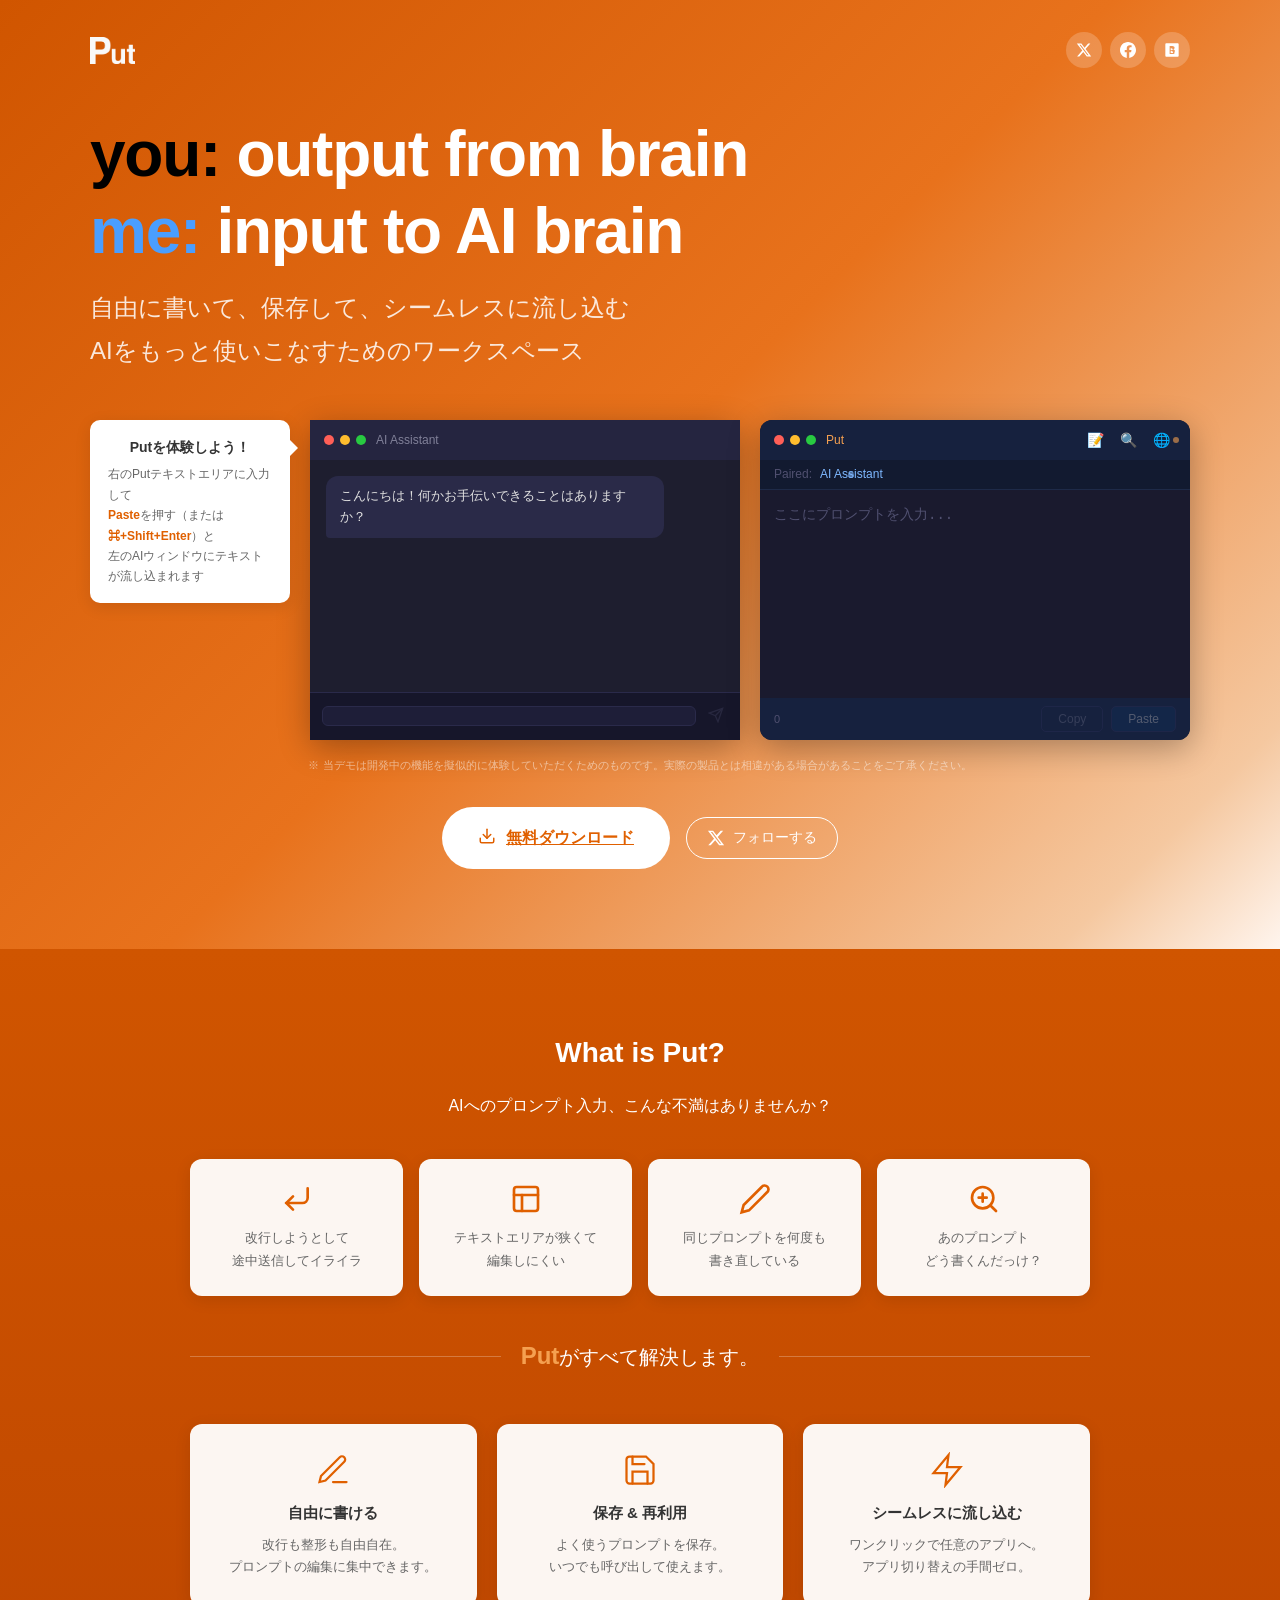
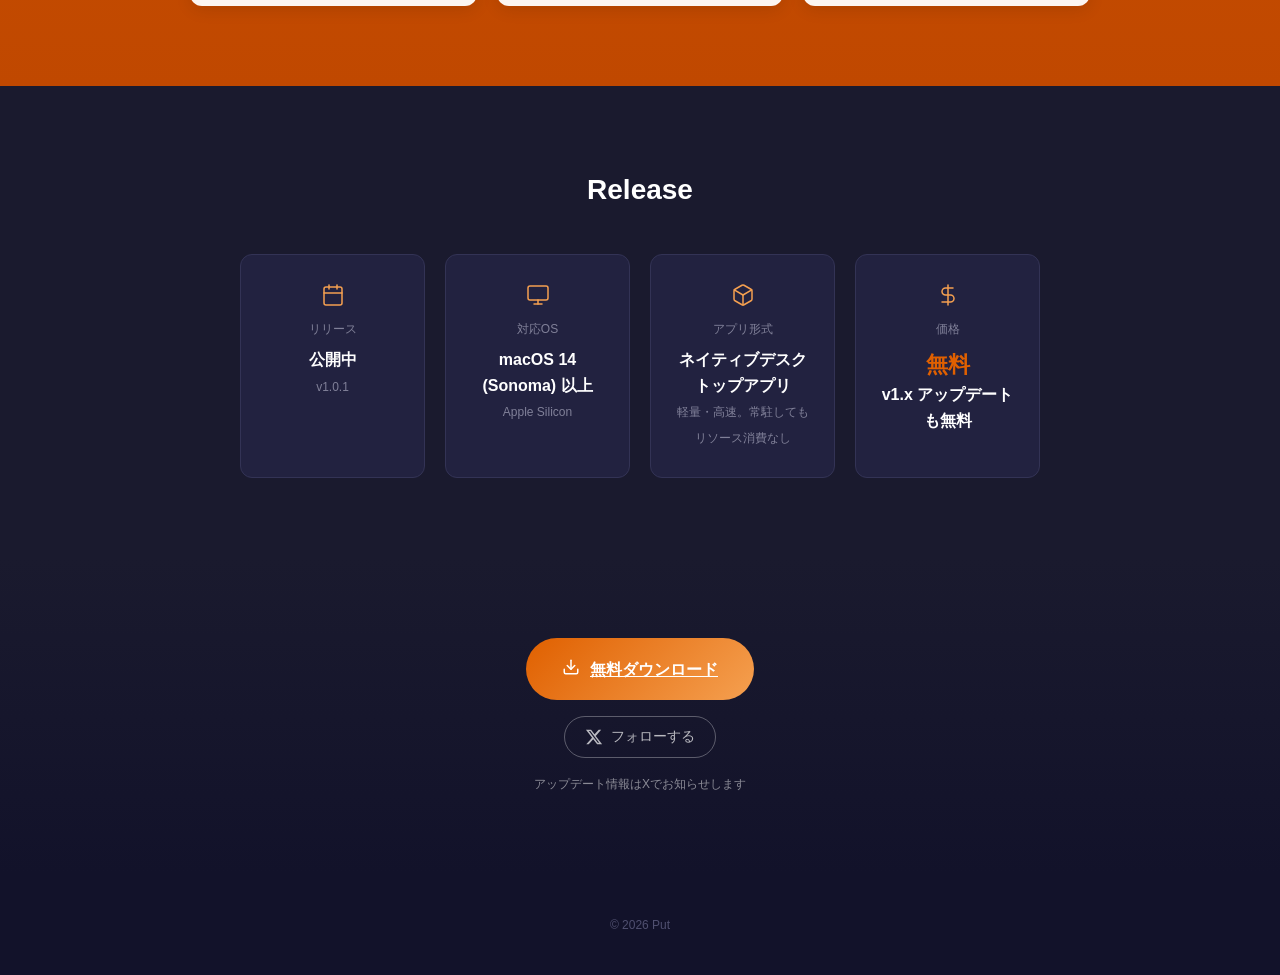
==== commit ac8038f4: "open the store: v1.0.1 free release - pricing: paid (500/900円) → free (v1.x updates also free) - rel" ====
--- a/index.html
+++ b/index.html
@@ -4,7 +4,7 @@
   <meta charset="UTF-8">
   <meta name="viewport" content="width=device-width, initial-scale=1.0">
   <title>Put — AI特化型のプロンプトエディタ | 自由に書いて、シームレスに流し込む</title>
-  <meta name="description" content="AI特化型のプロンプトエディタ「Put」。自由に書いて、保存して、シームレスに流し込む。AIをもっと使いこなすためのワークスペースです。macOS対応、2026年4月28日リリース。">
+  <meta name="description" content="AI特化型のプロンプトエディタ「Put」。自由に書いて、保存して、シームレスに流し込む。AIをもっと使いこなすためのワークスペースです。macOS対応。無料で公開中（v1.0.1）。">
   <meta property="og:title" content="Put — AI特化型のプロンプトエディタ">
   <meta property="og:description" content="自由に書いて、保存して、シームレスに流し込む。AIをもっと使いこなすためのワークスペースです。">
   <meta property="og:type" content="website">
@@ -169,11 +169,7 @@
 
       <!-- CTA inline (below demo) -->
       <div class="cta-inline">
-        <button class="cta-btn cta-btn-white" id="ctaBtnInline">
-          <span class="cta-icon">👀</span>
-          気になる
-          <span class="cta-count cta-count-inline">--</span>
-        </button>
+        <a href="https://ugou-dev.booth.pm/items/8272398" class="cta-btn cta-btn-white" target="_blank" rel="noopener noreferrer"><span class="cta-icon"><svg width="18" height="18" viewBox="0 0 24 24" fill="none" stroke="currentColor" stroke-width="2" stroke-linecap="round" stroke-linejoin="round"><path d="M21 15v4a2 2 0 0 1-2 2H5a2 2 0 0 1-2-2v-4"/><polyline points="7 10 12 15 17 10"/><line x1="12" y1="15" x2="12" y2="3"/></svg></span>無料ダウンロード</a>
         <a href="https://x.com/put_prompt" class="cta-x cta-x-white" target="_blank" rel="noopener noreferrer">
           <svg width="18" height="18" viewBox="0 0 24 24" fill="currentColor"><path d="M18.244 2.25h3.308l-7.227 8.26 8.502 11.24H16.17l-5.214-6.817L4.99 21.75H1.68l7.73-8.835L1.254 2.25H8.08l4.713 6.231zm-1.161 17.52h1.833L7.084 4.126H5.117z"/></svg>
           フォローする
@@ -237,13 +233,13 @@
     <div class="release-cards">
       <div class="release-card">
         <div class="release-card-icon"><svg width="24" height="24" viewBox="0 0 24 24" fill="none" stroke="#F5A050" stroke-width="1.5" stroke-linecap="round"><rect x="3" y="4" width="18" height="18" rx="2"/><path d="M16 2v4"/><path d="M8 2v4"/><path d="M3 10h18"/></svg></div>
-        <p class="release-card-label">リリース予定</p>
-        <p class="release-card-value">2026年4月28日（火）</p>
+        <p class="release-card-label">リリース</p>
+        <p class="release-card-value">公開中<br><span class="release-card-sub">v1.0.1</span></p>
       </div>
       <div class="release-card">
         <div class="release-card-icon"><svg width="24" height="24" viewBox="0 0 24 24" fill="none" stroke="#F5A050" stroke-width="1.5" stroke-linecap="round"><rect x="2" y="3" width="20" height="14" rx="2"/><path d="M8 21h8"/><path d="M12 17v4"/></svg></div>
         <p class="release-card-label">対応OS</p>
-        <p class="release-card-value">macOS 14 (Sonoma) 以上<br><span class="release-card-sub">Apple Silicon・Intel 両対応</span></p>
+        <p class="release-card-value">macOS 14 (Sonoma) 以上<br><span class="release-card-sub">Apple Silicon</span></p>
       </div>
       <div class="release-card">
         <div class="release-card-icon"><svg width="24" height="24" viewBox="0 0 24 24" fill="none" stroke="#F5A050" stroke-width="1.5" stroke-linecap="round"><path d="M21 16V8a2 2 0 0 0-1-1.73l-7-4a2 2 0 0 0-2 0l-7 4A2 2 0 0 0 3 8v8a2 2 0 0 0 1 1.73l7 4a2 2 0 0 0 2 0l7-4A2 2 0 0 0 21 16z"/><polyline points="3.27 6.96 12 12.01 20.73 6.96"/><line x1="12" y1="22.08" x2="12" y2="12"/></svg></div>
@@ -254,10 +250,8 @@
         <div class="release-card-icon"><svg width="24" height="24" viewBox="0 0 24 24" fill="none" stroke="#F5A050" stroke-width="1.5" stroke-linecap="round"><path d="M12 2v20M17 5H9.5a3.5 3.5 0 0 0 0 7h5a3.5 3.5 0 0 1 0 7H6"/></svg></div>
         <p class="release-card-label">価格</p>
         <p class="release-card-value">
-          <span class="release-card-sub">GW記念価格</span><br>
-          <span class="price-promo">500円</span><br>
-          <span class="release-card-sub">5月11日（日）まで</span><br>
-          <span class="price-regular">通常 900円</span>
+          <span class="price-promo">無料</span><br>
+          <span class="release-card-note">v1.x アップデートも無料</span>
         </p>
       </div>
     </div>
@@ -266,16 +260,12 @@
   <!-- ===== CTA Bottom ===== -->
   <section class="cta-section">
     <div class="cta-area">
-      <button class="cta-btn" id="ctaBtn">
-        <span class="cta-icon">👀</span>
-        気になる
-        <span class="cta-count" id="ctaCount">--</span>
-      </button>
+      <a href="https://ugou-dev.booth.pm/items/8272398" class="cta-btn" target="_blank" rel="noopener noreferrer"><span class="cta-icon"><svg width="18" height="18" viewBox="0 0 24 24" fill="none" stroke="currentColor" stroke-width="2" stroke-linecap="round" stroke-linejoin="round"><path d="M21 15v4a2 2 0 0 1-2 2H5a2 2 0 0 1-2-2v-4"/><polyline points="7 10 12 15 17 10"/><line x1="12" y1="15" x2="12" y2="3"/></svg></span>無料ダウンロード</a>
       <a href="https://x.com/put_prompt" class="cta-x" target="_blank" rel="noopener noreferrer">
         <svg width="18" height="18" viewBox="0 0 24 24" fill="currentColor"><path d="M18.244 2.25h3.308l-7.227 8.26 8.502 11.24H16.17l-5.214-6.817L4.99 21.75H1.68l7.73-8.835L1.254 2.25H8.08l4.713 6.231zm-1.161 17.52h1.833L7.084 4.126H5.117z"/></svg>
         フォローする
       </a>
-      <p class="cta-note">リリースはXでお知らせします</p>
+      <p class="cta-note">アップデート情報はXでお知らせします</p>
     </div>
   </section>
 
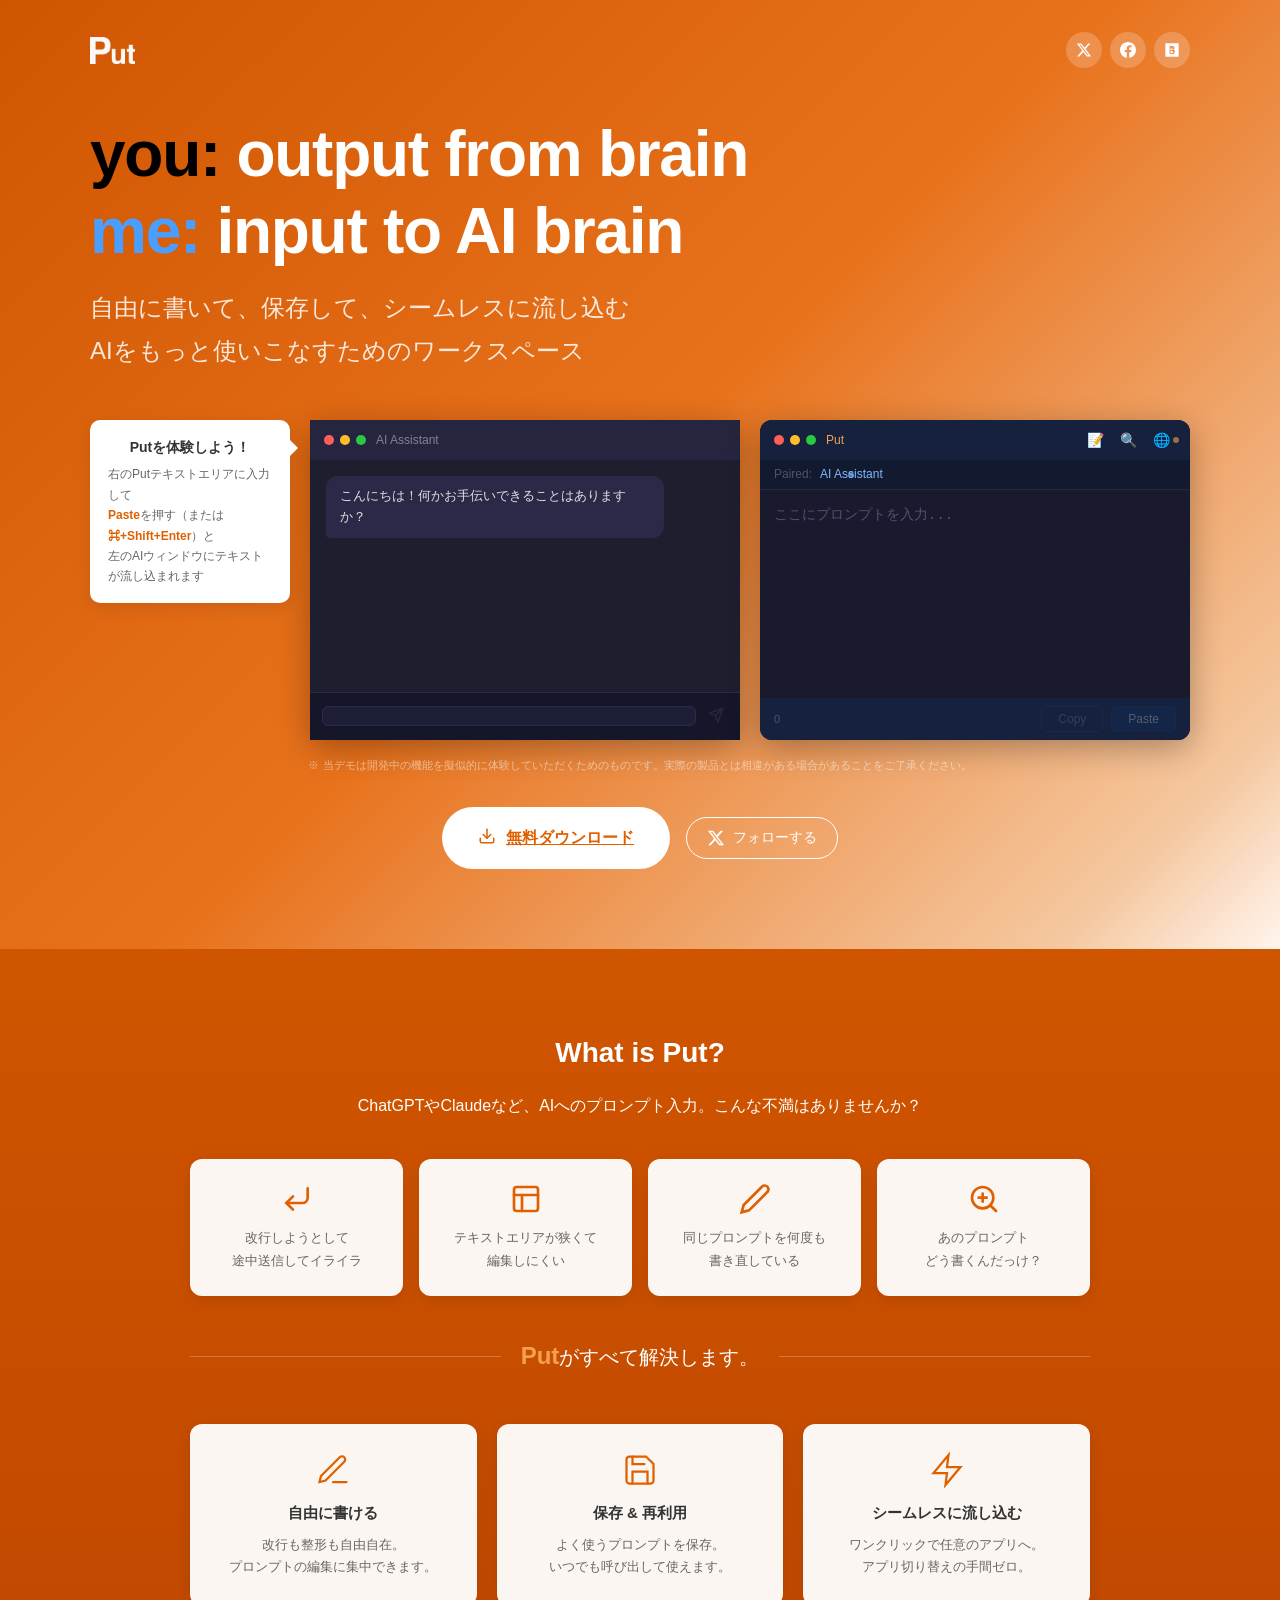
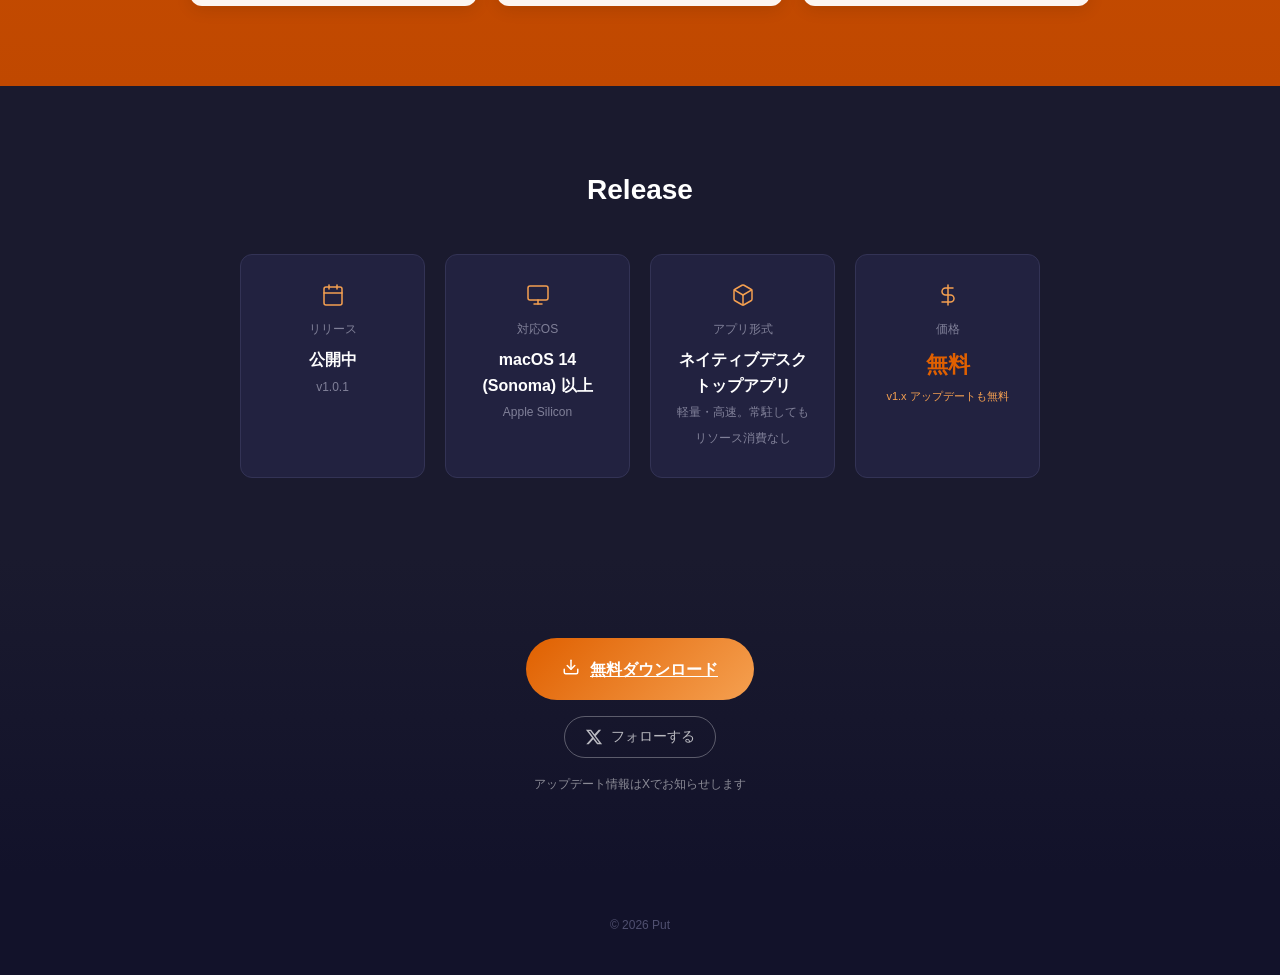
==== commit 421060ec: "seo: add llms.txt + JSON-LD, tune title/meta/body for 悩み語SEO - llms.txt 追加（AIエージェント向け窓口・対応AIと入手先を明記）" ====
--- a/index.html
+++ b/index.html
@@ -3,8 +3,8 @@
 <head>
   <meta charset="UTF-8">
   <meta name="viewport" content="width=device-width, initial-scale=1.0">
-  <title>Put — AI特化型のプロンプトエディタ | 自由に書いて、シームレスに流し込む</title>
-  <meta name="description" content="AI特化型のプロンプトエディタ「Put」。自由に書いて、保存して、シームレスに流し込む。AIをもっと使いこなすためのワークスペースです。macOS対応。無料で公開中（v1.0.1）。">
+  <title>プロンプトを保存・使い回す｜Put — Mac用プロンプトエディタ（無料）</title>
+  <meta name="description" content="「プロンプトを保存して使い回したい」「ChatGPTの長文が書きにくい」を解決する、AI特化型のプロンプトエディタ Put。Macで自由に書いて、ワンアクションでAIに流し込む。無料（v1.0.1）。">
   <meta property="og:title" content="Put — AI特化型のプロンプトエディタ">
   <meta property="og:description" content="自由に書いて、保存して、シームレスに流し込む。AIをもっと使いこなすためのワークスペースです。">
   <meta property="og:type" content="website">
@@ -26,6 +26,28 @@
     function gtag(){dataLayer.push(arguments);}
     gtag('js', new Date());
     gtag('config', 'G-QVWM6N0KS3');
+  </script>
+
+  <!-- 構造化データ（アプリ / リッチリザルト・AIエージェント対応） -->
+  <script type="application/ld+json">
+  {
+    "@context": "https://schema.org",
+    "@type": "SoftwareApplication",
+    "name": "Put",
+    "description": "自由に書いて、保存して、AIにシームレスに流し込む、AI特化型のプロンプトエディタ（macOSアプリ）。ChatGPTやClaudeを使う人のためのプロンプト管理・送信ワークスペース。",
+    "applicationCategory": "ProductivityApplication",
+    "operatingSystem": "macOS 14 (Sonoma) 以上, Apple Silicon",
+    "softwareVersion": "1.0.1",
+    "offers": { "@type": "Offer", "price": "0", "priceCurrency": "JPY" },
+    "url": "https://put-prompt.run",
+    "downloadUrl": "https://ugou-dev.booth.pm/items/8272398",
+    "inLanguage": "ja",
+    "author": {
+      "@type": "Organization",
+      "name": "UGOU development",
+      "url": "https://ugou.dev"
+    }
+  }
   </script>
 </head>
 <body>
@@ -183,7 +205,7 @@
   <section class="about-section">
     <h2 class="about-title">What is Put?</h2>
     <p class="about-desc">
-      AIへのプロンプト入力、こんな不満はありませんか？
+      ChatGPTやClaudeなど、AIへのプロンプト入力。こんな不満はありませんか？
     </p>
     <div class="about-problems">
       <div class="problem">
--- a/style.css
+++ b/style.css
@@ -913,6 +913,14 @@
   font-weight: 400;
 }
 
+.release-card-note {
+  display: inline-block;
+  margin-top: 6px;
+  font-size: 11px;
+  color: var(--orange-light);
+  font-weight: 500;
+}
+
 /* ========================
    CTA Bottom Section
    ======================== */
